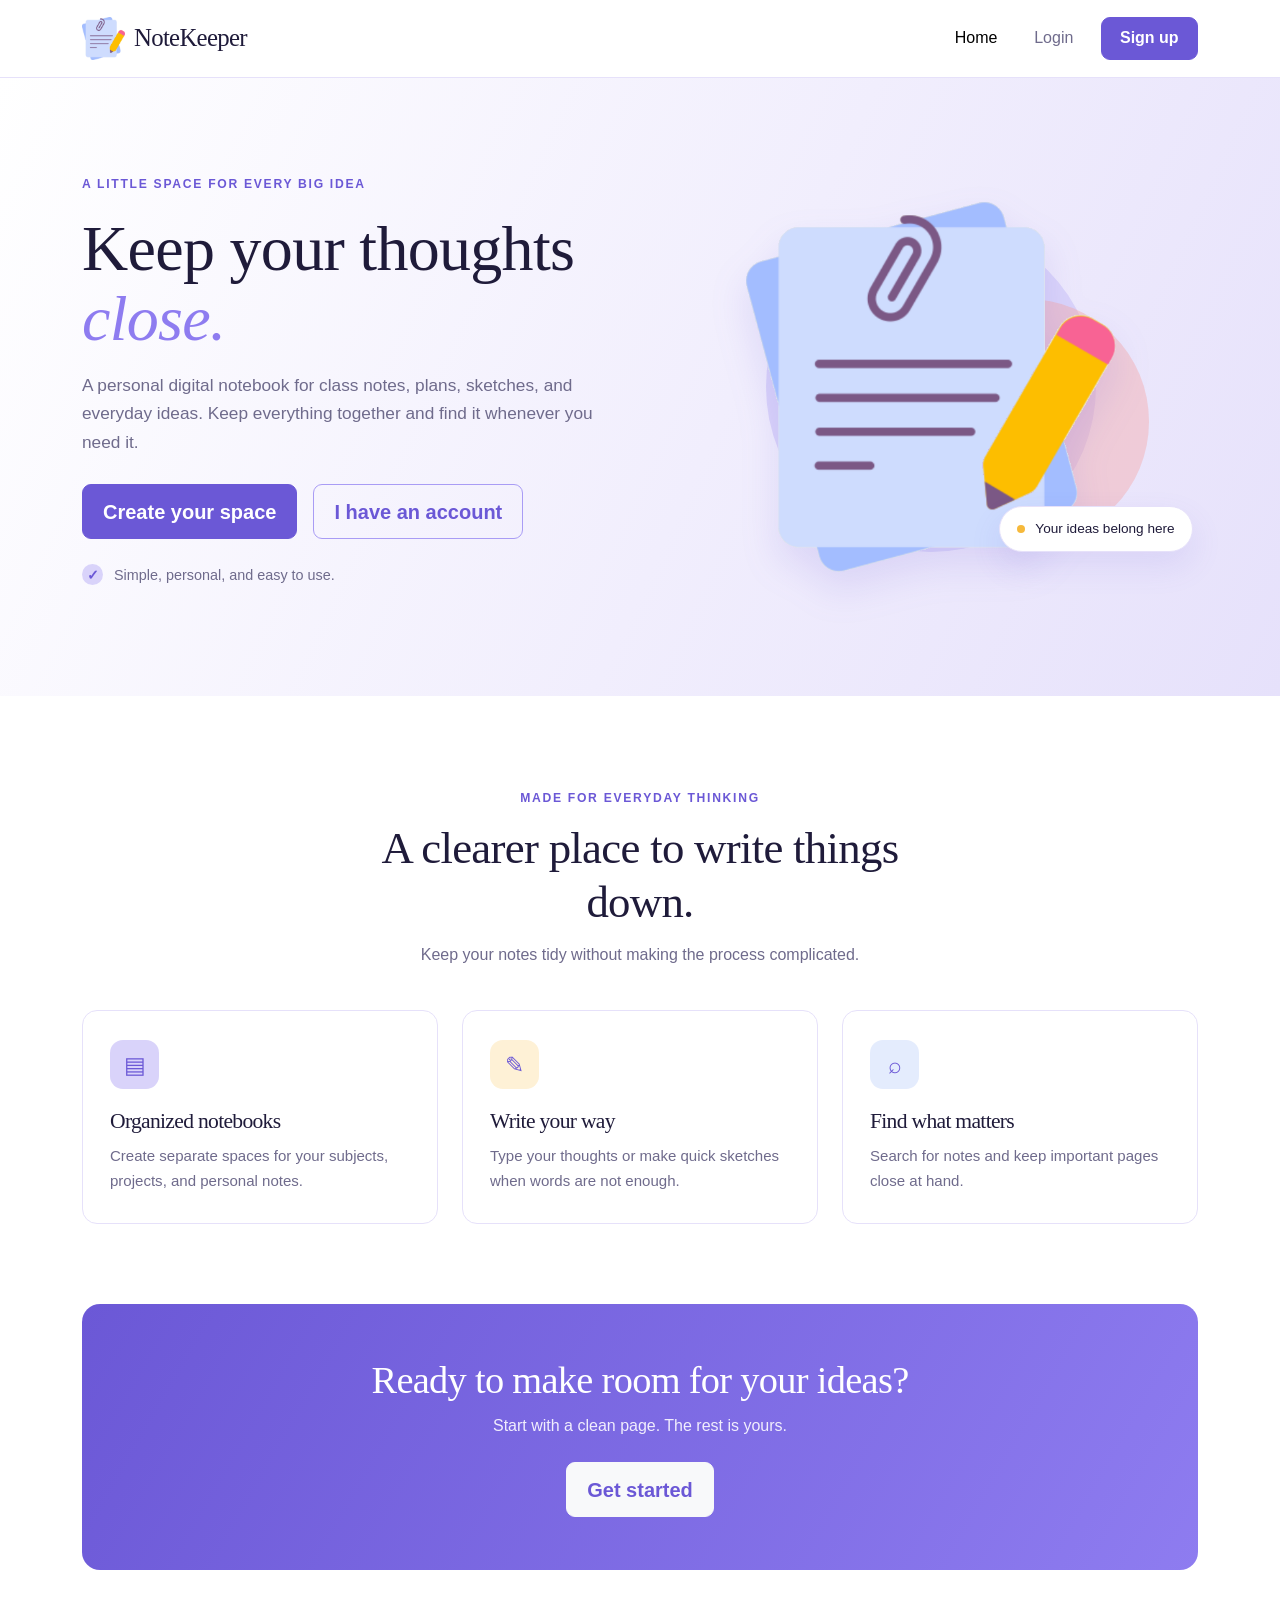
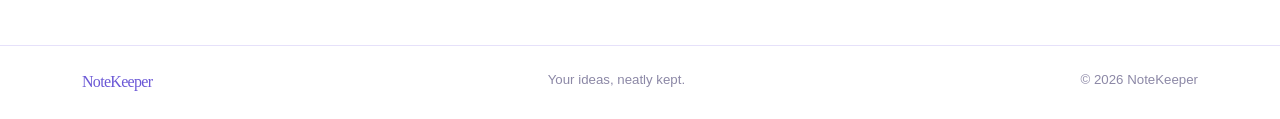
==== index.html @ a9c44ef3 "Initial commit" ====
<!DOCTYPE html>
<html lang="en">
<head>
  <meta charset="UTF-8">
  <meta name="viewport" content="width=device-width, initial-scale=1.0">
  <title>NoteKeeper | Your thoughts, in one place</title>
  <link rel="icon" type="image/png" href="assets/notekeeper-icon.png">
  <link href="https://cdn.jsdelivr.net/npm/bootstrap@5.3.3/dist/css/bootstrap.min.css" rel="stylesheet">
  <link rel="stylesheet" href="css/style.css">
</head>
<body>
  <nav class="navbar navbar-expand-lg site-nav sticky-top">
    <div class="container">
      <a class="navbar-brand brand d-flex align-items-center" href="index.html">
        <img src="assets/notekeeper-icon.png" alt="" class="brand-icon"> <span>NoteKeeper</span>
      </a>
      <button class="navbar-toggler" type="button" data-bs-toggle="collapse" data-bs-target="#siteNav" aria-controls="siteNav" aria-expanded="false" aria-label="Toggle navigation">
        <span class="navbar-toggler-icon"></span>
      </button>
      <div class="collapse navbar-collapse" id="siteNav">
        <div class="navbar-nav ms-auto align-items-lg-center gap-lg-2">
          <a class="nav-link active" href="index.html">Home</a>
          <a class="nav-link" href="login.html">Login</a>
          <a class="btn btn-primary nav-cta" href="signup.html">Sign up</a>
        </div>
      </div>
    </div>
  </nav>

  <main>
    <section class="hero-section">
      <div class="container hero-wrap">
        <div class="row align-items-center g-5">
          <div class="col-lg-6">
            <span class="eyebrow">A little space for every big idea</span>
            <h1>Keep your thoughts <em>close.</em></h1>
            <p class="hero-copy">A personal digital notebook for class notes, plans, sketches, and everyday ideas. Keep everything together and find it whenever you need it.</p>
            <div class="d-flex flex-wrap gap-3">
              <a class="btn btn-primary btn-lg" href="signup.html">Create your space </a>
              <a class="btn btn-outline-primary btn-lg" href="login.html">I have an account</a>
            </div>
            <p class="small-note"><span class="tick">✓</span> Simple, personal, and easy to use.</p>
          </div>
          <div class="col-lg-6">
            <div class="illustration-card">
              <span class="soft-circle circle-one"></span>
              <span class="soft-circle circle-two"></span>
              <img src="assets/notekeeper-icon.png" class="hero-icon" alt="A paper note with a paperclip and pencil">
              <div class="floating-label"><span class="label-dot"></span> Your ideas belong here</div>
            </div>
          </div>
        </div>
      </div>
    </section>

    <section class="features-section">
      <div class="container">
        <div class="section-intro text-center">
          <span class="eyebrow">Made for everyday thinking</span>
          <h2>A clearer place to write things down.</h2>
          <p>Keep your notes tidy without making the process complicated.</p>
        </div>
        <div class="row g-4">
          <div class="col-md-4">
            <article class="feature-card h-100"><div class="feature-symbol symbol-lilac">▤</div><h3>Organized notebooks</h3><p>Create separate spaces for your subjects, projects, and personal notes.</p></article>
          </div>
          <div class="col-md-4">
            <article class="feature-card h-100"><div class="feature-symbol symbol-yellow">✎</div><h3>Write your way</h3><p>Type your thoughts or make quick sketches when words are not enough.</p></article>
          </div>
          <div class="col-md-4">
            <article class="feature-card h-100"><div class="feature-symbol symbol-blue">⌕</div><h3>Find what matters</h3><p>Search for notes and keep important pages close at hand.</p></article>
          </div>
        </div>
      </div>
    </section>

    <section class="bottom-cta container">
      <div class="cta-panel text-center">
        <h2>Ready to make room for your ideas?</h2>
        <p>Start with a clean page. The rest is yours.</p>
        <a class="btn btn-light btn-lg" href="signup.html">Get started</a>
      </div>
    </section>
  </main>

  <footer class="site-footer"><div class="container d-flex flex-column flex-sm-row justify-content-between gap-2"><span class="footer-brand">NoteKeeper</span><span>Your ideas, neatly kept.</span><span>© 2026 NoteKeeper</span></div></footer>
  <script src="https://cdn.jsdelivr.net/npm/bootstrap@5.3.3/dist/js/bootstrap.bundle.min.js"></script>
</body>
</html>
---- css/style.css ----
:root {
    --purple: #8e7cf0;
    --purple-dark: #6b58d6;
    --purple-deeper: #5846bd;
    --periwinkle: #a99cf5;
    --lavender: #d9d3fa;
    --soft: #f1eefd;
    --ink: #1f1b3a;
    --muted: #6f6b8c;
    --line: #e6e1fa;
    --shadow: 0 14px 32px rgba(107, 88, 214, .12);
}

body {
    color: var(--ink);
    font-family: Arial, Helvetica, sans-serif;
    line-height: 1.65;
}

a {
    text-decoration: none;
}

h1,
h2,
h3,
.brand,
.footer-brand {
    font-family: Georgia, "Times New Roman", serif;
    font-weight: 500;
    letter-spacing: -.7px;
}
/* Navigation Bar */
.site-nav {
    min-height: 78px;
    background: rgba(255, 255, 255, .96);
    border-bottom: 1px solid var(--line);
}

.brand {
    color: var(--ink);
    font-size: 1.55rem;
}

.brand:hover,
.nav-link:hover,
.nav-link.active {
    color: var(--purple-dark);
}

.brand-icon {
    width: 43px;
    height: 43px;
    margin-right: 9px;
    object-fit: contain;
}

.nav-link {
    padding: .65rem .9rem !important;
    color: var(--muted);
}

.nav-cta {
    margin-left: .3rem;
    padding: .55rem 1.15rem !important;
}


/* Buttons */

.btn {
    padding: .72rem 1.25rem;
    border-radius: 9px;
    font-weight: 600;
}

.btn-primary {
    --bs-btn-bg: var(--purple-dark);
    --bs-btn-border-color: var(--purple-dark);
    --bs-btn-hover-bg: var(--purple-deeper);
    --bs-btn-hover-border-color: var(--purple-deeper);
    --bs-btn-active-bg: var(--purple-deeper);
    --bs-btn-active-border-color: var(--purple-deeper);
}

.btn-outline-primary {
    --bs-btn-color: var(--purple-dark);
    --bs-btn-border-color: var(--periwinkle);
    --bs-btn-hover-bg: var(--soft);
    --bs-btn-hover-color: var(--purple-dark);
    --bs-btn-hover-border-color: var(--periwinkle);
}


/* Home Page - Hero Section */

.hero-section {
    overflow: hidden;
    padding: 92px 0;
    background: linear-gradient(115deg, #fff 0%, var(--soft) 56%, #e6e1fb 100%);
}

.eyebrow {
    color: var(--purple-dark);
    font-size: .76rem;
    font-weight: 700;
    letter-spacing: 1.7px;
    text-transform: uppercase;
}

.hero-section h1 {
    max-width: 570px;
    margin: 18px 0;
    font-size: clamp(2.8rem, 5vw, 4.6rem);
    line-height: 1.08;
}

.hero-section em {
    color: var(--purple);
}

.hero-copy {
    max-width: 525px;
    margin-bottom: 28px;
    color: var(--muted);
    font-size: 1.08rem;
}

.small-note {
    margin-top: 25px;
    color: var(--muted);
    font-size: .9rem;
}

.tick {
    display: inline-grid;
    place-items: center;
    width: 21px;
    height: 21px;
    margin-right: 7px;
    border-radius: 50%;
    color: var(--purple-dark);
    background: var(--lavender);
    font-weight: 700;
}


/* Home Page - Illustration */

.illustration-card {
    position: relative;
    display: grid;
    place-items: center;
    min-height: 405px;
    isolation: isolate;
}

.soft-circle {
    position: absolute;
    z-index: -1;
    border-radius: 50%;
}

.circle-one {
    width: 330px;
    height: 330px;
    background: var(--lavender);
}

.circle-two {
    width: 245px;
    height: 245px;
    background: #f4a3a0;
    opacity: .4;
    transform: translate(95px, 35px);
}

.hero-icon {
    width: min(82%, 390px);
    max-height: 370px;
    object-fit: contain;
    filter: drop-shadow(0 18px 18px rgba(107, 88, 214, .14));
}

.floating-label {
    position: absolute;
    right: 1%;
    bottom: 37px;
    padding: 11px 17px;
    border: 1px solid var(--line);
    border-radius: 30px;
    background: #fff;
    box-shadow: var(--shadow);
    font-size: .85rem;
}

.label-dot {
    display: inline-block;
    width: 8px;
    height: 8px;
    margin-right: 7px;
    border-radius: 50%;
    background: #f6b93b;
}


/* Features Section */

.features-section {
    padding: 88px 0 80px;
}

.section-intro {
    max-width: 620px;
    margin: 0 auto 42px;
}

.section-intro h2 {
    margin: 12px 0;
    font-size: clamp(2rem, 3.5vw, 2.8rem);
}

.section-intro p,
.feature-card p {
    margin: 0;
    color: var(--muted);
}

.feature-card {
    padding: 29px 27px;
    border: 1px solid var(--line);
    border-radius: 15px;
    transition: transform .2s, box-shadow .2s;
}

.feature-card:hover {
    transform: translateY(-4px);
    box-shadow: var(--shadow);
}

.feature-card h3 {
    margin-bottom: 9px;
    font-size: 1.35rem;
}

.feature-card p {
    font-size: .94rem;
}

.feature-symbol {
    display: grid;
    place-items: center;
    width: 49px;
    height: 49px;
    margin-bottom: 20px;
    border-radius: 13px;
    color: var(--purple-dark);
    font-size: 1.45rem;
    background: var(--lavender);
}

.symbol-yellow {
    background: #fef1d6;
}

.symbol-blue {
    background: #e4ecfd;
}


/* Bottom Call To Action */

.bottom-cta {
    margin-bottom: 75px;
}

.cta-panel {
    padding: 53px 20px;
    border-radius: 18px;
    color: #fff;
    background: linear-gradient(120deg, var(--purple-dark), var(--purple));
}

.cta-panel h2 {
    font-size: clamp(1.8rem, 3vw, 2.5rem);
}

.cta-panel p {
    margin: 10px 0 23px;
    color: var(--soft);
}

.cta-panel .btn {
    color: var(--purple-dark);
}


/* Footer */

.site-footer {
    padding: 23px 0;
    border-top: 1px solid var(--line);
    color: #8c88a6;
    font-size: .83rem;
}

.footer-brand {
    color: var(--purple-dark);
    font-size: 1rem;
}


/* Login and Signup Pages */

.account-page {
    min-height: 100vh;
    background: linear-gradient(135deg, #f8f6ff, var(--lavender));
}

.account-main {
    display: flex;
    align-items: center;
    min-height: calc(100vh - 145px);
    padding: 55px 0 35px;
}

.account-card {
    max-width: 465px;
    margin: 0 auto;
    padding: 37px 40px 29px;
    border: 1px solid var(--line);
    border-radius: 17px;
    background: #fff;
    box-shadow: 0 16px 50px rgba(107, 88, 214, .14);
}

.account-heading {
    margin-bottom: 27px;
    text-align: center;
}

.account-icon {
    display: block;
    width: 76px;
    height: 76px;
    margin: 0 auto 9px;
    object-fit: contain;
}

.account-heading h1 {
    margin: 8px 0 5px;
    font-size: 2rem;
}

.account-heading p {
    margin: 0;
    color: var(--muted);
    font-size: .92rem;
}


/* Form Styling */

.form-label {
    margin-bottom: 7px;
    font-size: .9rem;
    font-weight: 600;
}

.form-control {
    min-height: 47px;
    border-color: var(--line);
    border-radius: 8px;
    font-size: .94rem;
}

.form-control::placeholder {
    color: #8c88a6;
}

.form-control:focus {
    border-color: var(--periwinkle);
    box-shadow: 0 0 0 .2rem rgba(142, 124, 240, .2);
}

.remember-label {
    color: var(--muted);
    font-size: .88rem;
}

.remember-label input {
    accent-color: var(--purple);
}

.form-message {
    min-height: 18px;
    margin: 12px 0 0;
    color: var(--purple-dark);
    text-align: center;
    font-size: .82rem;
}

.account-switch,
.back-home {
    margin: 22px 0 0;
    color: var(--muted);
    text-align: center;
    font-size: .9rem;
}

.account-switch a,
.back-home a {
    color: var(--purple-dark);
    font-weight: 700;
}

.account-switch a:hover,
.back-home a:hover {
    text-decoration: underline;
}


/* Signup Page */

.signup .account-main {
    padding-top: 38px;
    padding-bottom: 30px;
}

.signup .account-card {
    max-width: 490px;
    padding-top: 27px;
}

.signup .account-icon {
    width: 65px;
    height: 65px;
}

.signup .mb-3 {
    margin-bottom: .8rem !important;
}


/* Tablet Responsive Design */

@media (max-width: 991.98px) {

    .hero-section {
        padding: 65px 0 60px;
    }

    .illustration-card {
        min-height: 330px;
    }

    .hero-icon {
        max-height: 310px;
    }

    .features-section {
        padding-top: 65px;
    }
}


/* Mobile Responsive Design */

@media (max-width: 575.98px) {

    .site-nav {
        min-height: 68px;
    }

    .brand {
        font-size: 1.35rem;
    }

    .brand-icon {
        width: 37px;
        height: 37px;
    }

    .hero-section {
        padding-top: 55px;
    }

    .hero-section h1 {
        font-size: 2.75rem;
    }

    .hero-copy {
        font-size: 1rem;
    }

    .illustration-card {
        min-height: 285px;
    }

    .circle-one {
        width: 245px;
        height: 245px;
    }

    .circle-two {
        width: 190px;
        height: 190px;
    }

    .hero-icon {
        max-height: 270px;
    }

    .floating-label {
        right: 0;
        bottom: 9px;
        font-size: .77rem;
    }

    .features-section {
        padding: 60px 0;
    }

    .feature-card {
        padding: 23px;
    }

    .bottom-cta {
        margin-bottom: 50px;
    }

    .cta-panel {
        padding: 42px 18px;
    }

    .account-main {
        min-height: auto;
        padding: 38px 0 30px;
    }

    .account-card {
        padding: 29px 23px 23px;
    }

    .account-heading h1 {
        font-size: 1.75rem;
    }
}
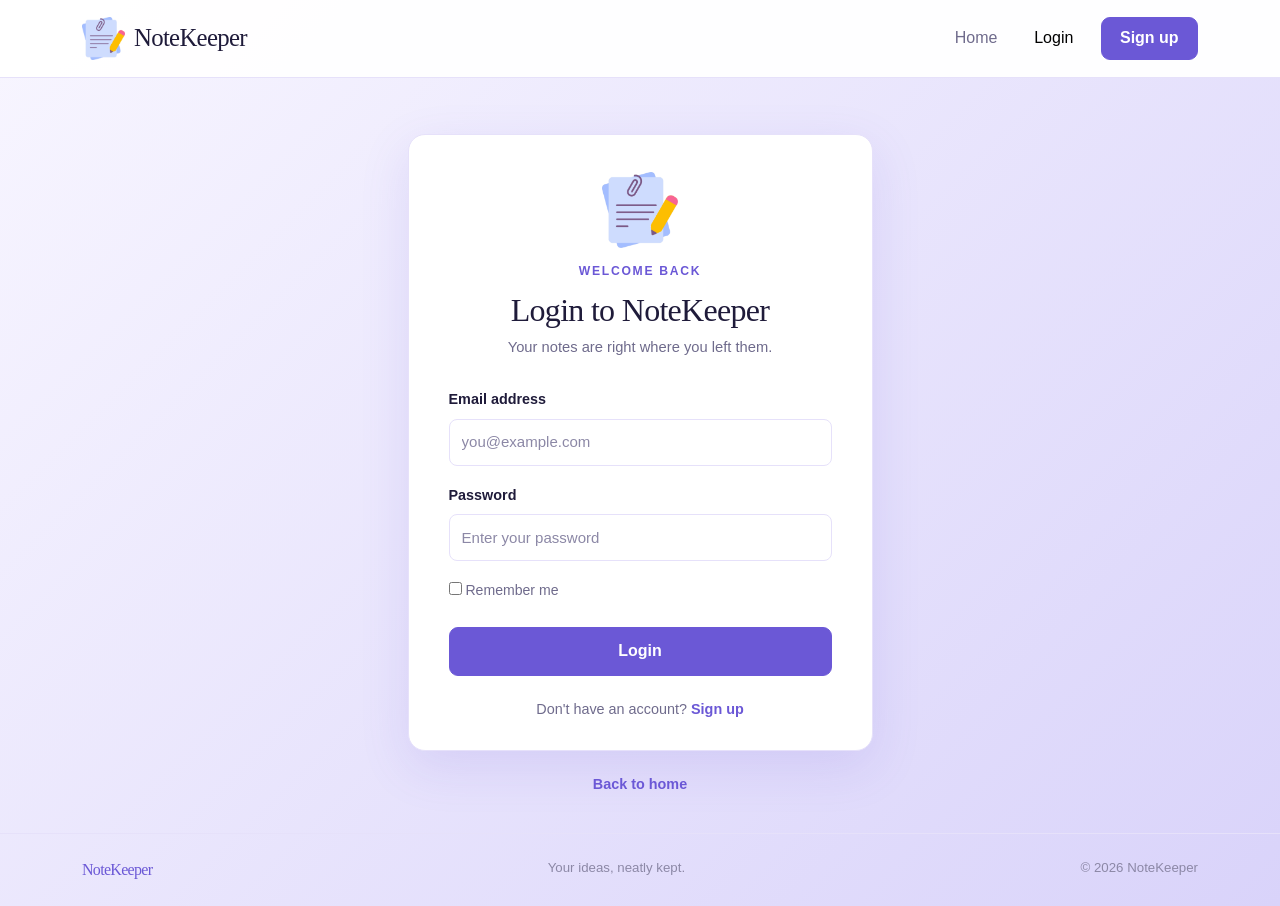
==== commit 141f24e9: "commit 1" ====
--- a/index.html
+++ b/index.html
@@ -1,89 +1,32 @@
 <!DOCTYPE html>
 <html lang="en">
 <head>
-  <meta charset="UTF-8">
-  <meta name="viewport" content="width=device-width, initial-scale=1.0">
-  <title>NoteKeeper | Your thoughts, in one place</title>
+  <meta charset="UTF-8"><meta name="viewport" content="width=device-width, initial-scale=1.0">
+  <title>Login | NoteKeeper</title>
   <link rel="icon" type="image/png" href="assets/notekeeper-icon.png">
   <link href="https://cdn.jsdelivr.net/npm/bootstrap@5.3.3/dist/css/bootstrap.min.css" rel="stylesheet">
   <link rel="stylesheet" href="css/style.css">
 </head>
-<body>
-  <nav class="navbar navbar-expand-lg site-nav sticky-top">
-    <div class="container">
-      <a class="navbar-brand brand d-flex align-items-center" href="index.html">
-        <img src="assets/notekeeper-icon.png" alt="" class="brand-icon"> <span>NoteKeeper</span>
-      </a>
-      <button class="navbar-toggler" type="button" data-bs-toggle="collapse" data-bs-target="#siteNav" aria-controls="siteNav" aria-expanded="false" aria-label="Toggle navigation">
-        <span class="navbar-toggler-icon"></span>
-      </button>
-      <div class="collapse navbar-collapse" id="siteNav">
-        <div class="navbar-nav ms-auto align-items-lg-center gap-lg-2">
-          <a class="nav-link active" href="index.html">Home</a>
-          <a class="nav-link" href="login.html">Login</a>
-          <a class="btn btn-primary nav-cta" href="signup.html">Sign up</a>
-        </div>
-      </div>
+<body class="account-page">
+  <nav class="navbar navbar-expand-lg site-nav"><div class="container">
+    <a class="navbar-brand brand d-flex align-items-center" href="index.html"><img src="assets/notekeeper-icon.png" alt="" class="brand-icon"><span>NoteKeeper</span></a>
+    <button class="navbar-toggler" type="button" data-bs-toggle="collapse" data-bs-target="#siteNav" aria-controls="siteNav" aria-expanded="false" aria-label="Toggle navigation"><span class="navbar-toggler-icon"></span></button>
+    <div class="collapse navbar-collapse" id="siteNav"><div class="navbar-nav ms-auto align-items-lg-center gap-lg-2"><a class="nav-link" href="index.html">Home</a><a class="nav-link active" href="login.html">Login</a><a class="btn btn-primary nav-cta" href="signup.html">Sign up</a></div></div>
+  </div></nav>
+
+  <main class="account-main"><div class="container">
+    <div class="account-card">
+      <div class="account-heading"><img src="assets/notekeeper-icon.png" alt="" class="account-icon"><span class="eyebrow">Welcome back</span><h1>Login to NoteKeeper</h1><p>Your notes are right where you left them.</p></div>
+      <form action="index.html">
+        <div class="mb-3"><label for="email" class="form-label">Email address</label><input class="form-control" type="email" id="email" name="email" placeholder="you@example.com" required></div>
+        <div class="mb-3"><label for="password" class="form-label">Password</label><input class="form-control" type="password" id="password" name="password" placeholder="Enter your password" required></div>
+        <label class="remember-label mb-4"><input type="checkbox" name="remember"> Remember me</label>
+        <button class="btn btn-primary w-100" type="submit">Login</button>
+      </form>
+      <p class="account-switch">Don't have an account? <a href="signup.html">Sign up</a></p>
     </div>
-  </nav>
-
-  <main>
-    <section class="hero-section">
-      <div class="container hero-wrap">
-        <div class="row align-items-center g-5">
-          <div class="col-lg-6">
-            <span class="eyebrow">A little space for every big idea</span>
-            <h1>Keep your thoughts <em>close.</em></h1>
-            <p class="hero-copy">A personal digital notebook for class notes, plans, sketches, and everyday ideas. Keep everything together and find it whenever you need it.</p>
-            <div class="d-flex flex-wrap gap-3">
-              <a class="btn btn-primary btn-lg" href="signup.html">Create your space </a>
-              <a class="btn btn-outline-primary btn-lg" href="login.html">I have an account</a>
-            </div>
-            <p class="small-note"><span class="tick">✓</span> Simple, personal, and easy to use.</p>
-          </div>
-          <div class="col-lg-6">
-            <div class="illustration-card">
-              <span class="soft-circle circle-one"></span>
-              <span class="soft-circle circle-two"></span>
-              <img src="assets/notekeeper-icon.png" class="hero-icon" alt="A paper note with a paperclip and pencil">
-              <div class="floating-label"><span class="label-dot"></span> Your ideas belong here</div>
-            </div>
-          </div>
-        </div>
-      </div>
-    </section>
-
-    <section class="features-section">
-      <div class="container">
-        <div class="section-intro text-center">
-          <span class="eyebrow">Made for everyday thinking</span>
-          <h2>A clearer place to write things down.</h2>
-          <p>Keep your notes tidy without making the process complicated.</p>
-        </div>
-        <div class="row g-4">
-          <div class="col-md-4">
-            <article class="feature-card h-100"><div class="feature-symbol symbol-lilac">▤</div><h3>Organized notebooks</h3><p>Create separate spaces for your subjects, projects, and personal notes.</p></article>
-          </div>
-          <div class="col-md-4">
-            <article class="feature-card h-100"><div class="feature-symbol symbol-yellow">✎</div><h3>Write your way</h3><p>Type your thoughts or make quick sketches when words are not enough.</p></article>
-          </div>
-          <div class="col-md-4">
-            <article class="feature-card h-100"><div class="feature-symbol symbol-blue">⌕</div><h3>Find what matters</h3><p>Search for notes and keep important pages close at hand.</p></article>
-          </div>
-        </div>
-      </div>
-    </section>
-
-    <section class="bottom-cta container">
-      <div class="cta-panel text-center">
-        <h2>Ready to make room for your ideas?</h2>
-        <p>Start with a clean page. The rest is yours.</p>
-        <a class="btn btn-light btn-lg" href="signup.html">Get started</a>
-      </div>
-    </section>
-  </main>
-
+    <p class="back-home"><a href="index.html">Back to home</a></p>
+  </div></main>
   <footer class="site-footer"><div class="container d-flex flex-column flex-sm-row justify-content-between gap-2"><span class="footer-brand">NoteKeeper</span><span>Your ideas, neatly kept.</span><span>© 2026 NoteKeeper</span></div></footer>
   <script src="https://cdn.jsdelivr.net/npm/bootstrap@5.3.3/dist/js/bootstrap.bundle.min.js"></script>
-</body>
-</html>
+</body></html>
